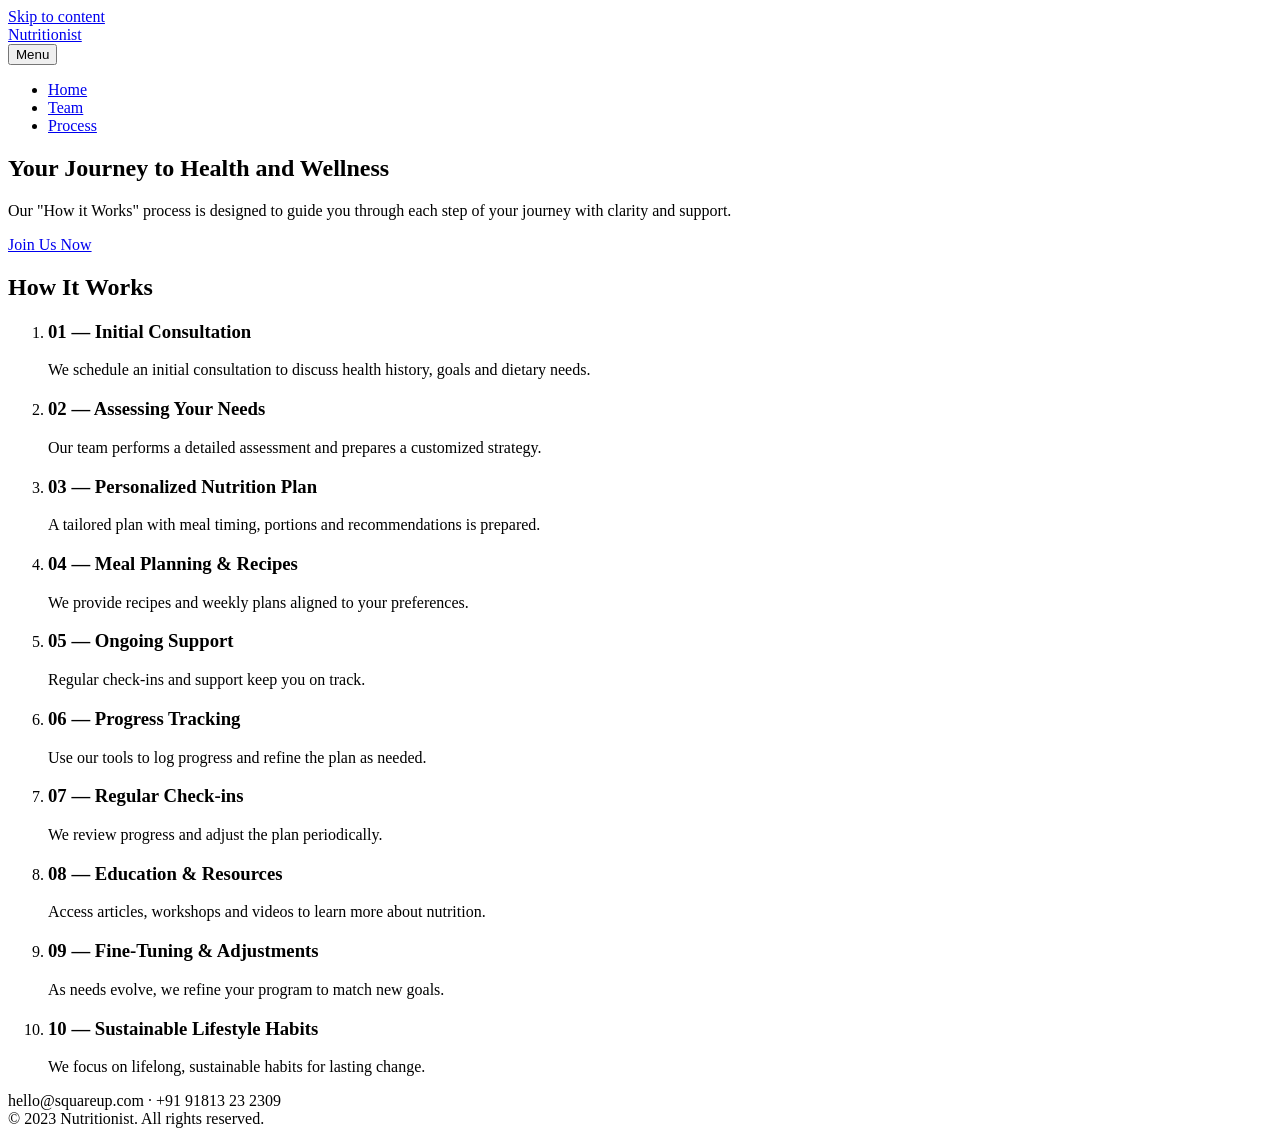
==== process.html @ a098e5ba "Add data-step attribute to initial consultation list item" ====
<!doctype html>
<html lang="en">
<head>
  <meta charset="utf-8" />
  <meta name="viewport" content="width=device-width,initial-scale=1" />
  <title>Nutritionist — How it Works</title>
  <link rel="stylesheet" href="styles.css">
</head>
<body>
  <a class="skip-link" href="#main">Skip to content</a>
  <header class="site-header">
    <div class="container header-inner">
      <div class="brand"><a href="index.html">Nutritionist</a></div>
      <nav aria-label="Main navigation">
        <button id="nav-toggle-process" aria-controls="primary-nav-process" aria-expanded="false">Menu</button>
        <ul id="primary-nav-process" class="nav-list">
          <li><a href="index.html">Home</a></li>
          <li><a href="team.html">Team</a></li>
          <li><a href="process.html" aria-current="page">Process</a></li>
        </ul>
      </nav>
    </div>
  </header>

  <main id="main" class="container">
    <section class="process-intro" aria-labelledby="process-heading">
      <h1 id="process-heading">Your Journey to Health and Wellness</h1>
      <p>Our "How it Works" process is designed to guide you through each step of your journey with clarity and support.</p>
      <a class="btn primary" href="#steps">Join Us Now</a>
    </section>

    <section id="steps" class="steps" aria-labelledby="steps-heading">
      <h2 id="steps-heading">How It Works</h2>
      <ol class="process-list">
        <li data-step="01">
          <h3>01 — Initial Consultation</h3>
          <p>We schedule an initial consultation to discuss health history, goals and dietary needs.</p>
        </li>
        <li>
          <h3>02 — Assessing Your Needs</h3>
          <p>Our team performs a detailed assessment and prepares a customized strategy.</p>
        </li>
        <li>
          <h3>03 — Personalized Nutrition Plan</h3>
          <p>A tailored plan with meal timing, portions and recommendations is prepared.</p>
        </li>
        <li>
          <h3>04 — Meal Planning & Recipes</h3>
          <p>We provide recipes and weekly plans aligned to your preferences.</p>
        </li>
        <li>
          <h3>05 — Ongoing Support</h3>
          <p>Regular check-ins and support keep you on track.</p>
        </li>
        <li>
          <h3>06 — Progress Tracking</h3>
          <p>Use our tools to log progress and refine the plan as needed.</p>
        </li>
        <li>
          <h3>07 — Regular Check-ins</h3>
          <p>We review progress and adjust the plan periodically.</p>
        </li>
        <li>
          <h3>08 — Education & Resources</h3>
          <p>Access articles, workshops and videos to learn more about nutrition.</p>
        </li>
        <li>
          <h3>09 — Fine-Tuning & Adjustments</h3>
          <p>As needs evolve, we refine your program to match new goals.</p>
        </li>
        <li>
          <h3>10 — Sustainable Lifestyle Habits</h3>
          <p>We focus on lifelong, sustainable habits for lasting change.</p>
        </li>
      </ol>
    </section>
  </main>

  <footer class="site-footer">
    <div class="container footer-inner">
      <div>hello@squareup.com · +91 91813 23 2309</div>
      <div>© 2023 Nutritionist. All rights reserved.</div>
    </div>
  </footer>

  <script>
    const navToggleProcess = document.getElementById('nav-toggle-process');
    const navProcess = document.getElementById('primary-nav-process');
    navToggleProcess.addEventListener('click', () => {
      const expanded = navToggleProcess.getAttribute('aria-expanded') === 'true';
      navToggleProcess.setAttribute('aria-expanded', String(!expanded));
      navProcess.classList.toggle('open');
    });
  </script>
</body>
</html>
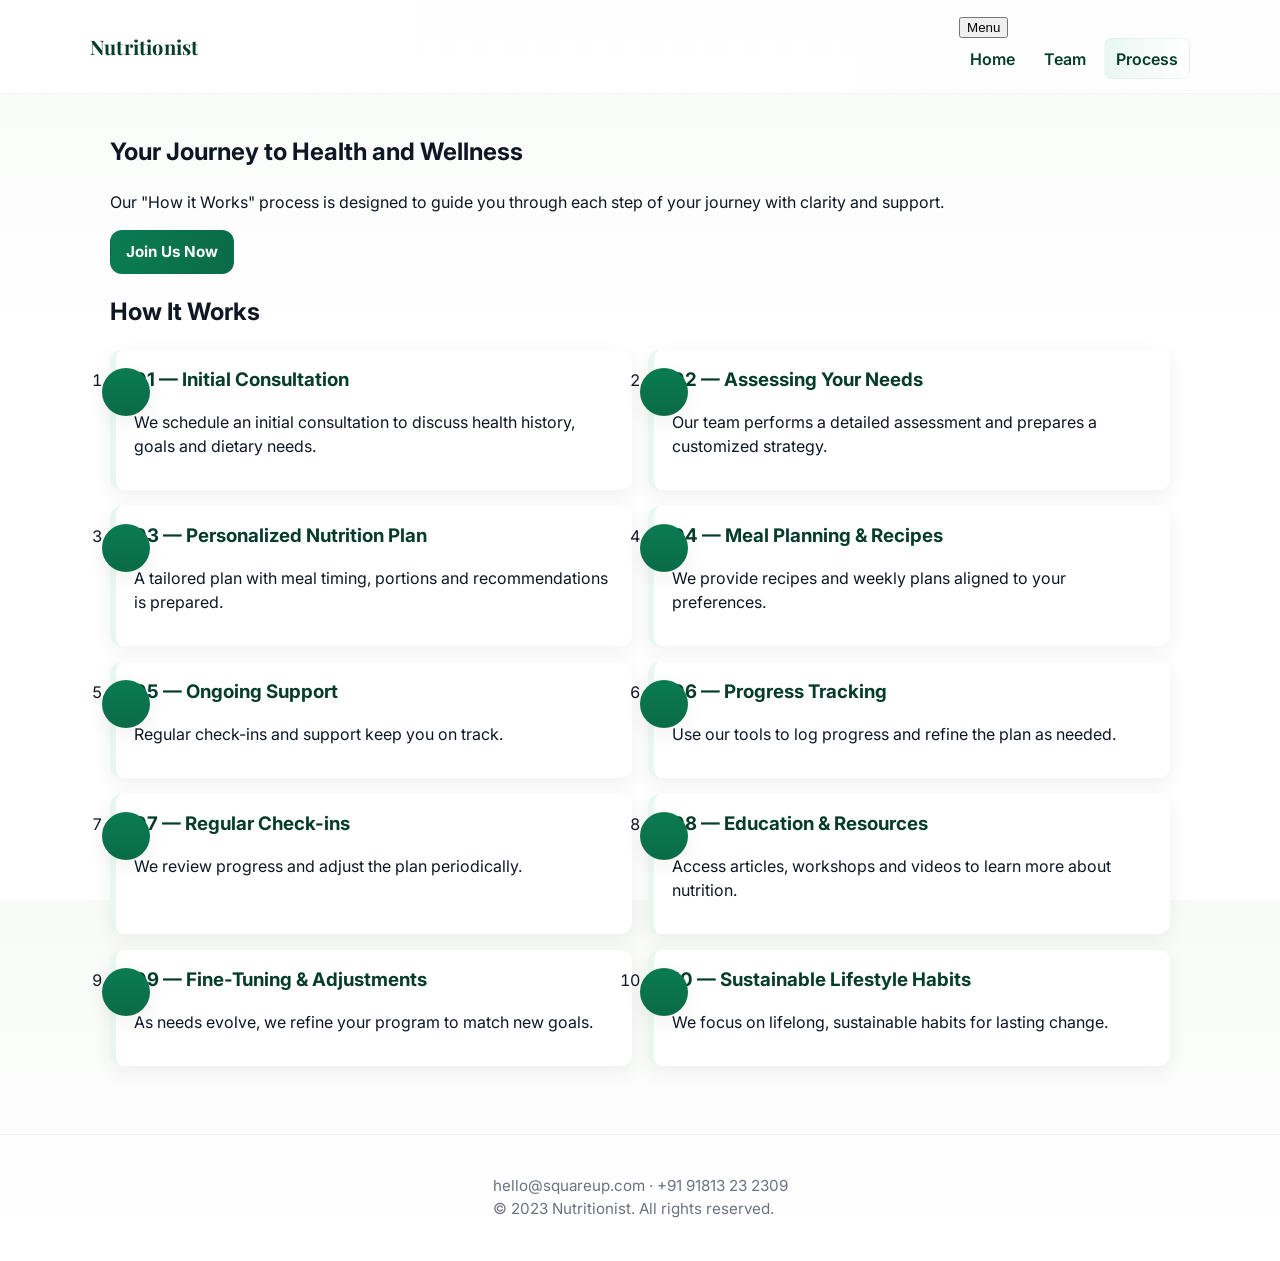
==== commit 90c4a7a7: "Update process.html" ====
--- a/process.html
+++ b/process.html
@@ -4,6 +4,9 @@
   <meta charset="utf-8" />
   <meta name="viewport" content="width=device-width,initial-scale=1" />
   <title>Nutritionist — How it Works</title>
+   <link rel="preconnect" href="https://fonts.googleapis.com">
+  <link rel="preconnect" href="https://fonts.gstatic.com" crossorigin>
+  <link href="https://fonts.googleapis.com/css2?family=Inter:wght@300;400;600;700&family=Playfair+Display:wght@400;700&display=swap" rel="stylesheet">
   <link rel="stylesheet" href="styles.css">
 </head>
 <body>
@@ -32,7 +35,7 @@
     <section id="steps" class="steps" aria-labelledby="steps-heading">
       <h2 id="steps-heading">How It Works</h2>
       <ol class="process-list">
-        <li data-step="01">
+        <li>
           <h3>01 — Initial Consultation</h3>
           <p>We schedule an initial consultation to discuss health history, goals and dietary needs.</p>
         </li>
--- a/styles.css
+++ b/styles.css
@@ -0,0 +1,213 @@
+/* styles.css - UPDATED (paste over existing file)
+   Purpose: add color, hierarchy, spacing, responsive polish,
+   accessible contrast, and two animations.
+   Fonts used: Inter (UI) + Playfair Display (display)
+*/
+
+/* -------------------- :root variables -------------------- */
+:root{
+  --bg: #f8fbf8;
+  --card: #ffffff;
+  --muted: #6b7280;
+  --accent: #0a7b52;      /* primary brand green */
+  --accent-600: #0a6b47;
+  --accent-100: #e9f7f1;
+  --accent-900: #063d2a;
+  --accent-cta: #f59e0b;  /* warm accent for subtle contrast */
+  --surface-1: #eef6ef;
+  --glass: rgba(255,255,255,0.6);
+  --shadow-1: 0 6px 20px rgba(8,20,16,0.06);
+  --shadow-2: 0 12px 34px rgba(8,20,16,0.09);
+  --max-width: 1100px;
+  --radius-lg: 14px;
+  --radius-md: 10px;
+}
+
+/* -------------------- basic reset & base -------------------- */
+*{box-sizing:border-box}
+html,body{height:100%}
+body{
+  margin:0;
+  background: linear-gradient(180deg, var(--bg), #ffffff 40%);
+  font-family: "Inter", system-ui, -apple-system, "Segoe UI", Roboto, Arial;
+  color: #0f1724;
+  -webkit-font-smoothing:antialiased;
+  -moz-osx-font-smoothing:grayscale;
+  line-height:1.5;
+  -webkit-text-size-adjust:100%;
+}
+
+/* container */
+.container{max-width:var(--max-width);margin:0 auto;padding:1.25rem}
+
+/* utility */
+.visually-hidden{position:absolute !important;height:1px;width:1px;overflow:hidden;clip:rect(1px,1px,1px,1px);white-space:nowrap}
+.skip-link{position:absolute;left:-999px;top:auto;width:1px;height:1px;overflow:hidden}
+.skip-link:focus{left:1rem;top:1rem;width:auto;height:auto;padding:.5rem .75rem;background:#111;color:#fff;border-radius:6px;z-index:9999}
+
+/* -------------------- header -------------------- */
+.site-header{
+  position:sticky;top:0;z-index:60;
+  backdrop-filter: blur(6px);
+  background: linear-gradient(90deg, rgba(255,255,255,0.85), rgba(255,255,255,0.7));
+  border-bottom: 1px solid rgba(10,20,15,0.04);
+}
+.header-inner{display:flex;align-items:center;justify-content:space-between;gap:1rem;padding:.9rem 0}
+.brand a{font-family:"Playfair Display",serif;color:var(--accent-900);font-size:1.25rem;text-decoration:none;font-weight:700;letter-spacing:0.2px}
+.brand a:focus{outline:3px solid rgba(10,123,82,0.12);border-radius:6px;padding:.1rem .25rem}
+
+/* nav */
+.nav-list{list-style:none;margin:0;padding:0;display:flex;align-items:center;gap:.4rem}
+.nav-list a{display:inline-block;padding:.45rem .7rem;color:var(--accent-900);text-decoration:none;border-radius:8px;font-weight:600}
+.nav-list a:hover, .nav-list a:focus{background:var(--accent-100);color:var(--accent-900);box-shadow:none;transform:none}
+.nav-list a[aria-current="page"]{background:linear-gradient(90deg,var(--accent-100),#fff);border:1px solid rgba(10,123,82,0.06)}
+
+/* mobile toggle */
+#nav-toggle{display:none;border:0;background:transparent;font-weight:600;padding:.45rem .6rem;border-radius:8px;cursor:pointer}
+#nav-toggle:focus{outline:3px solid rgba(10,123,82,0.12)}
+
+/* -------------------- hero -------------------- */
+.hero{
+  display:grid;
+  grid-template-columns: 1fr 480px;
+  gap:2rem;
+  align-items:center;
+  padding:2.6rem 0 3.25rem;
+  min-height:420px;
+}
+.hero-content h1{
+  font-family:"Playfair Display", serif;
+  font-size:2.05rem;
+  line-height:1.05;
+  margin:0 0 .6rem;
+  color:#072018;
+}
+.hero .lead{
+  color:var(--muted);
+  margin:0 0 1rem;
+  font-size:1rem;
+  max-width:56ch;
+}
+
+/* CTA group */
+.hero-ctas{display:flex;gap:.75rem;flex-wrap:wrap;margin:.6rem 0 0}
+.btn{
+  display:inline-flex;align-items:center;justify-content:center;gap:.5rem;
+  text-decoration:none;padding:.6rem .95rem;border-radius:12px;font-weight:700;
+  border:1px solid transparent;background:var(--card);cursor:pointer;color:var(--accent-900);
+  box-shadow:none;transition:transform .18s ease, box-shadow .18s ease, background .18s ease;
+  font-size:.95rem;
+}
+.btn:hover{transform:translateY(-4px);box-shadow:var(--shadow-1)}
+.btn.primary{background:linear-gradient(90deg,var(--accent),var(--accent-600));color:#fff}
+.btn.ghost{background:transparent;border:1px solid rgba(10,123,82,0.12);color:var(--accent-900)}
+.stat{margin-top:1rem;font-weight:700;color:var(--accent-600)}
+
+/* hero image area */
+.hero-image{display:flex;align-items:center;justify-content:center}
+.hero-image img{
+  width:100%;max-width:460px;border-radius:18px;box-shadow:var(--shadow-2);height:auto;object-fit:cover;
+  transition:transform .45s cubic-bezier(.2,.9,.3,1),filter .35s;
+  transform-origin:center center;
+  background:linear-gradient(180deg,var(--surface-1), #fff);
+}
+/* hover subtle lift (transition-based animation) */
+.hero-image img:hover{transform:translateY(-8px) rotate(-.5deg) scale(1.01);filter:brightness(1.02)}
+
+/* -------------------- grids & cards -------------------- */
+.grid{display:grid;gap:1rem}
+.features-grid{grid-template-columns:repeat(2,1fr);margin:1.2rem 0}
+.feature-card{background:var(--card);padding:1.15rem;border-radius:12px;border:1px solid rgba(6,13,8,0.04);box-shadow:var(--shadow-1)}
+.feature-card h3{margin:.2rem 0 .4rem;color:var(--accent-900)}
+
+/* pricing */
+.pricing-grid{display:grid;grid-template-columns:repeat(3,1fr);gap:1rem;margin:1.25rem 0}
+.price-card{background:linear-gradient(180deg,var(--card),#fbfffb);padding:1.1rem;border-radius:12px;border:1px solid rgba(10,20,15,0.03);text-align:center}
+.price-card .price{font-weight:800;font-size:1.2rem;color:var(--accent-600)}
+
+/* featured */
+.price-card.featured{transform:translateY(-8px);box-shadow:var(--shadow-2);border:1px solid rgba(10,123,82,0.12)}
+
+/* -------------------- team -------------------- */
+.team-members{display:grid;grid-template-columns:repeat(4,1fr);gap:1rem;margin:1.1rem 0}
+.person-card{
+  background:linear-gradient(180deg,#fff,#fcfff9);padding:1rem;border-radius:12px;border:1px solid rgba(10,20,15,0.03);
+  text-align:center;overflow:hidden;position:relative;cursor:default;
+  transition:transform .28s cubic-bezier(.2,.8,.2,1),box-shadow .28s;
+}
+.person-card:hover{transform:translateY(-8px);box-shadow:var(--shadow-2)}
+.person-card img{width:100%;height:200px;object-fit:cover;border-radius:10px;margin-bottom:.7rem}
+.person-card h3{margin:.25rem 0 .15rem;font-size:1.05rem}
+.person-card .role{color:var(--muted);font-weight:600;margin:0 0 .6rem}
+
+/* subtle entrance animation using keyframes */
+@keyframes floatUp {
+  0% { transform: translateY(12px); opacity:0; }
+  100% { transform: translateY(0); opacity:1; }
+}
+.person-card{animation: floatUp .6s ease both}
+
+/* -------------------- process / timeline -------------------- */
+.process-list{display:grid;grid-template-columns:repeat(2,1fr);gap:1rem;margin:1rem 0;padding:0}
+.process-list li{
+  background:var(--card);padding:1rem 1.1rem;border-radius:12px;border-left:6px solid var(--accent-100);
+  position:relative;box-shadow:var(--shadow-1);
+}
+.process-list li h3{margin:0 0 .3rem;color:var(--accent-900);font-weight:700}
+.process-list li::before{
+  content:attr(data-step);
+  position:absolute;left:-.9rem;top:18px;width:48px;height:48px;border-radius:50%;
+  display:flex;align-items:center;justify-content:center;background:linear-gradient(180deg,var(--accent),var(--accent-600));
+  color:#fff;font-weight:800;box-shadow:var(--shadow-1);font-size:.95rem;
+}
+
+/* small-UI blog */
+.blog-list{list-style:none;padding:0;margin:0}
+.blog-list li{padding:.5rem 0;border-bottom:1px dashed rgba(10,20,15,0.03);color:var(--muted)}
+
+/* -------------------- footer -------------------- */
+.site-footer{padding:1.25rem 0;margin-top:2rem;border-top:1px solid rgba(10,20,15,0.04);color:var(--muted);font-size:.95rem;display:flex;justify-content:space-between;gap:1rem;flex-wrap:wrap}
+.site-footer a{color:var(--accent-600);text-decoration:none}
+
+/* -------------------- responsive -------------------- */
+@media (max-width: 1000px){
+  .hero{grid-template-columns:1fr 360px;padding:2rem 0}
+  .team-members{grid-template-columns:repeat(3,1fr)}
+  .features-grid{grid-template-columns:1fr 1fr}
+  .pricing-grid{grid-template-columns:repeat(2,1fr)}
+  .process-list{grid-template-columns:1fr}
+}
+
+/* collapse to single column on small screens */
+@media (max-width: 720px){
+  .container{padding:.9rem}
+  .hero{grid-template-columns:1fr;gap:1rem;min-height:auto;padding:1.2rem 0}
+  .hero-content h1{font-size:1.5rem}
+  .hero-image{order:-1} /* show image above for mobile */
+  .features-grid{grid-template-columns:1fr}
+  .team-members{grid-template-columns:repeat(2,1fr)}
+  .pricing-grid{grid-template-columns:1fr}
+  #nav-toggle{display:inline-block}
+  .nav-list{display:none;position:absolute;right:1rem;top:64px;background:linear-gradient(180deg,#fff,#fbfff8);border:1px solid rgba(10,20,15,0.04);padding:.85rem;border-radius:12px;box-shadow:var(--shadow-2)}
+  .nav-list.open{display:flex;flex-direction:column;gap:.5rem;min-width:180px}
+  .person-card img{height:180px}
+}
+
+/* very small screens */
+@media (max-width:420px){
+  .person-card img{height:160px}
+  .hero-content h1{font-size:1.25rem}
+  .brand a{font-size:1.05rem}
+}
+
+/* -------------------- accessibility checklist comments -------------------- */
+/*
+ - Color choices use strong contrast for body text and white-on-accent CTAs.
+ - Buttons have large hit areas and visible focus outlines (via :focus on anchors & buttons).
+ - The timeline uses pseudo-element numbers for clear reading order; ensure each <li> has data-step attribute like data-step="01".
+ - Images: maintain good alt text in HTML. Use srcset (your existing code) to serve responsive images.
+ - Nav toggle is simple; keep the small JS that toggles 'open' and aria-expanded on the button (already wired in your HTML).
+*/
+
+/* -------------------- small helpers (optional) -------------------- */
+.center{display:flex;align-items:center;justify-content:center}
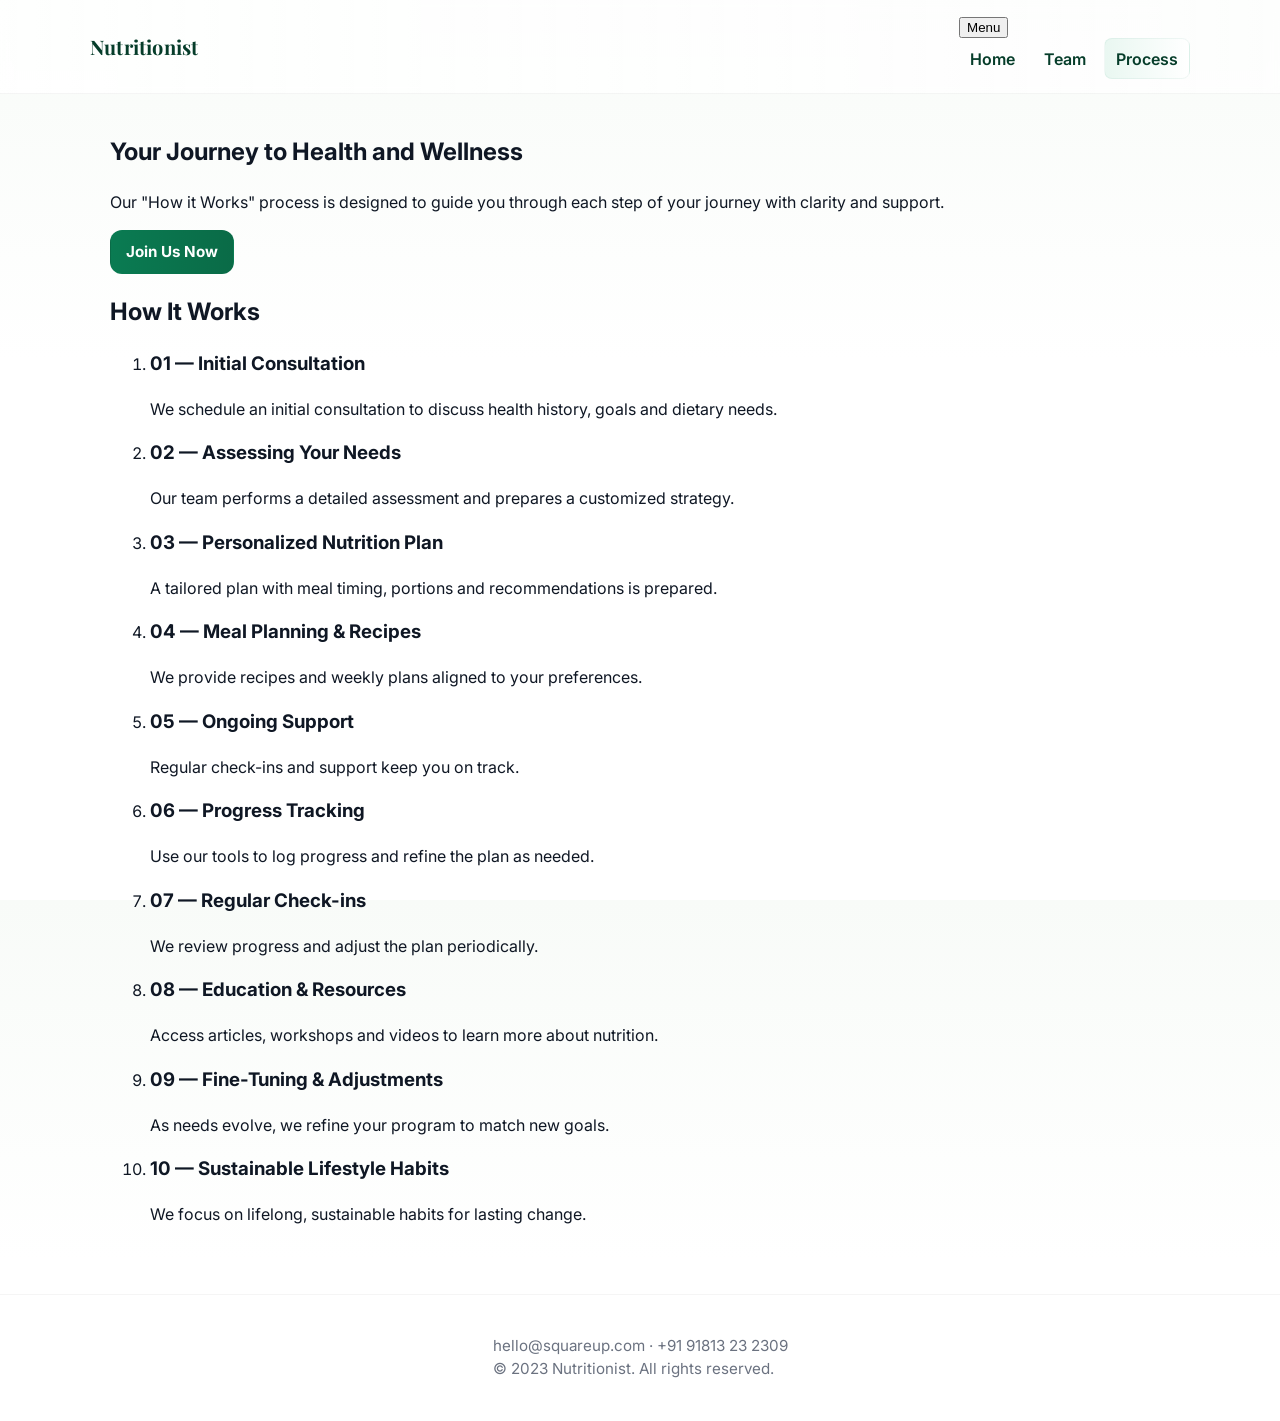
==== commit 8da6033c: "Update process.html" ====
--- a/process.html
+++ b/process.html
@@ -34,7 +34,7 @@
 
     <section id="steps" class="steps" aria-labelledby="steps-heading">
       <h2 id="steps-heading">How It Works</h2>
-      <ol class="process-list">
+      <ol>
         <li>
           <h3>01 — Initial Consultation</h3>
           <p>We schedule an initial consultation to discuss health history, goals and dietary needs.</p>
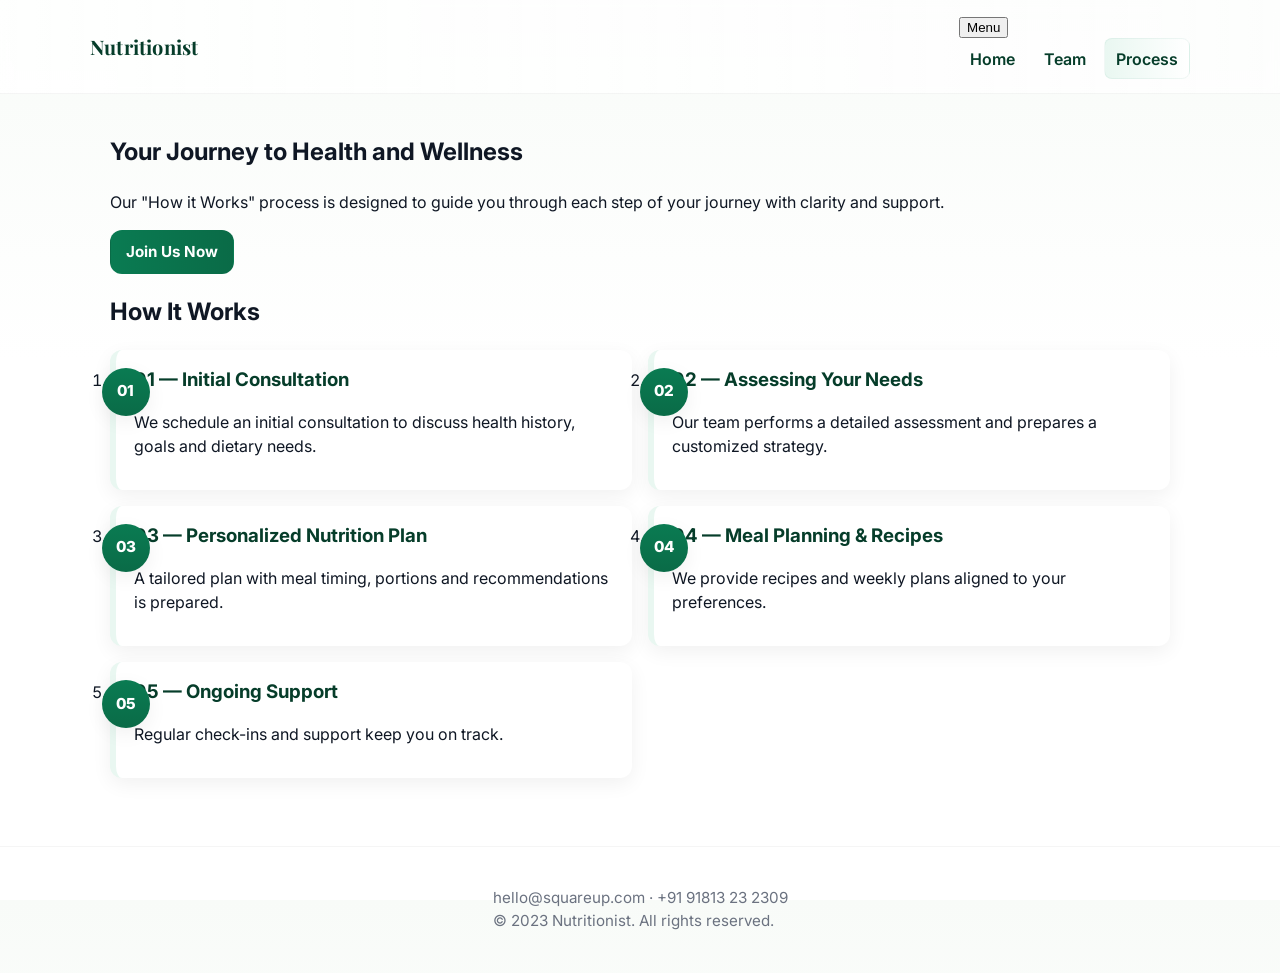
==== commit e1e90c4e: "Refactor steps section for improved structure" ====
--- a/process.html
+++ b/process.html
@@ -33,50 +33,37 @@
     </section>
 
     <section id="steps" class="steps" aria-labelledby="steps-heading">
-      <h2 id="steps-heading">How It Works</h2>
-      <ol>
-        <li>
-          <h3>01 — Initial Consultation</h3>
-          <p>We schedule an initial consultation to discuss health history, goals and dietary needs.</p>
-        </li>
-        <li>
-          <h3>02 — Assessing Your Needs</h3>
-          <p>Our team performs a detailed assessment and prepares a customized strategy.</p>
-        </li>
-        <li>
-          <h3>03 — Personalized Nutrition Plan</h3>
-          <p>A tailored plan with meal timing, portions and recommendations is prepared.</p>
-        </li>
-        <li>
-          <h3>04 — Meal Planning & Recipes</h3>
-          <p>We provide recipes and weekly plans aligned to your preferences.</p>
-        </li>
-        <li>
-          <h3>05 — Ongoing Support</h3>
-          <p>Regular check-ins and support keep you on track.</p>
-        </li>
-        <li>
-          <h3>06 — Progress Tracking</h3>
-          <p>Use our tools to log progress and refine the plan as needed.</p>
-        </li>
-        <li>
-          <h3>07 — Regular Check-ins</h3>
-          <p>We review progress and adjust the plan periodically.</p>
-        </li>
-        <li>
-          <h3>08 — Education & Resources</h3>
-          <p>Access articles, workshops and videos to learn more about nutrition.</p>
-        </li>
-        <li>
-          <h3>09 — Fine-Tuning & Adjustments</h3>
-          <p>As needs evolve, we refine your program to match new goals.</p>
-        </li>
-        <li>
-          <h3>10 — Sustainable Lifestyle Habits</h3>
-          <p>We focus on lifelong, sustainable habits for lasting change.</p>
-        </li>
-      </ol>
-    </section>
+  <h2 id="steps-heading">How It Works</h2>
+  <ol class="process-list" role="list">
+    <li data-step="01">
+      <h3>01 — Initial Consultation</h3>
+      <p>We schedule an initial consultation to discuss health history, goals and dietary needs.</p>
+    </li>
+
+    <li data-step="02">
+      <h3>02 — Assessing Your Needs</h3>
+      <p>Our team performs a detailed assessment and prepares a customized strategy.</p>
+    </li>
+
+    <li data-step="03">
+      <h3>03 — Personalized Nutrition Plan</h3>
+      <p>A tailored plan with meal timing, portions and recommendations is prepared.</p>
+    </li>
+
+    <!-- continue for each step -->
+    <li data-step="04">
+      <h3>04 — Meal Planning & Recipes</h3>
+      <p>We provide recipes and weekly plans aligned to your preferences.</p>
+    </li>
+
+    <li data-step="05">
+      <h3>05 — Ongoing Support</h3>
+      <p>Regular check-ins and support keep you on track.</p>
+    </li>
+    <!-- etc. -->
+  </ol>
+</section>
+
   </main>
 
   <footer class="site-footer">
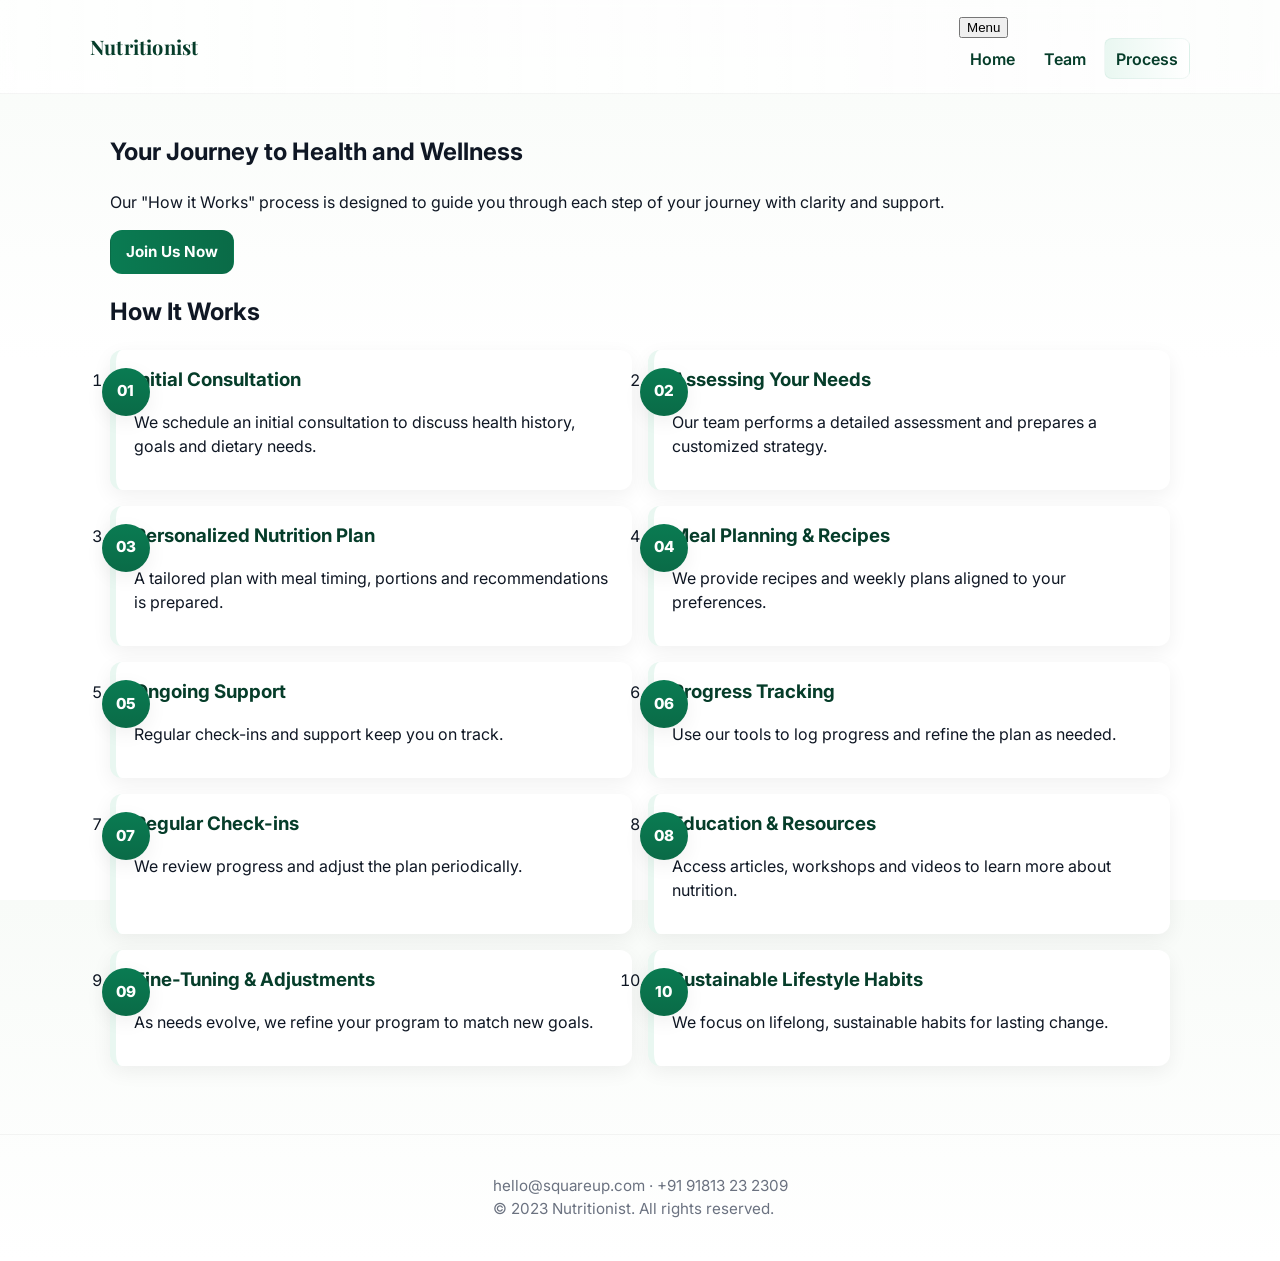
==== commit 01276b07: "Update process.html" ====
--- a/process.html
+++ b/process.html
@@ -36,31 +36,50 @@
   <h2 id="steps-heading">How It Works</h2>
   <ol class="process-list" role="list">
     <li data-step="01">
-      <h3>01 — Initial Consultation</h3>
+      <h3>Initial Consultation</h3>
       <p>We schedule an initial consultation to discuss health history, goals and dietary needs.</p>
     </li>
 
     <li data-step="02">
-      <h3>02 — Assessing Your Needs</h3>
+      <h3>Assessing Your Needs</h3>
       <p>Our team performs a detailed assessment and prepares a customized strategy.</p>
     </li>
 
     <li data-step="03">
-      <h3>03 — Personalized Nutrition Plan</h3>
+      <h3>Personalized Nutrition Plan</h3>
       <p>A tailored plan with meal timing, portions and recommendations is prepared.</p>
     </li>
 
     <!-- continue for each step -->
     <li data-step="04">
-      <h3>04 — Meal Planning & Recipes</h3>
+      <h3>Meal Planning & Recipes</h3>
       <p>We provide recipes and weekly plans aligned to your preferences.</p>
     </li>
 
     <li data-step="05">
-      <h3>05 — Ongoing Support</h3>
+      <h3>Ongoing Support</h3>
       <p>Regular check-ins and support keep you on track.</p>
     </li>
-    <!-- etc. -->
+    <li data-step="06">
+          <h3>Progress Tracking</h3>
+          <p>Use our tools to log progress and refine the plan as needed.</p>
+        </li>
+        <li data-step="07">
+          <h3>Regular Check-ins</h3>
+          <p>We review progress and adjust the plan periodically.</p>
+        </li>
+        <li data-step="08">
+          <h3>Education & Resources</h3>
+          <p>Access articles, workshops and videos to learn more about nutrition.</p>
+        </li>
+        <li data-step="09">
+          <h3>Fine-Tuning & Adjustments</h3>
+          <p>As needs evolve, we refine your program to match new goals.</p>
+        </li>
+        <li data-step="10">
+          <h3>Sustainable Lifestyle Habits</h3>
+          <p>We focus on lifelong, sustainable habits for lasting change.</p>
+        </li>
   </ol>
 </section>
 
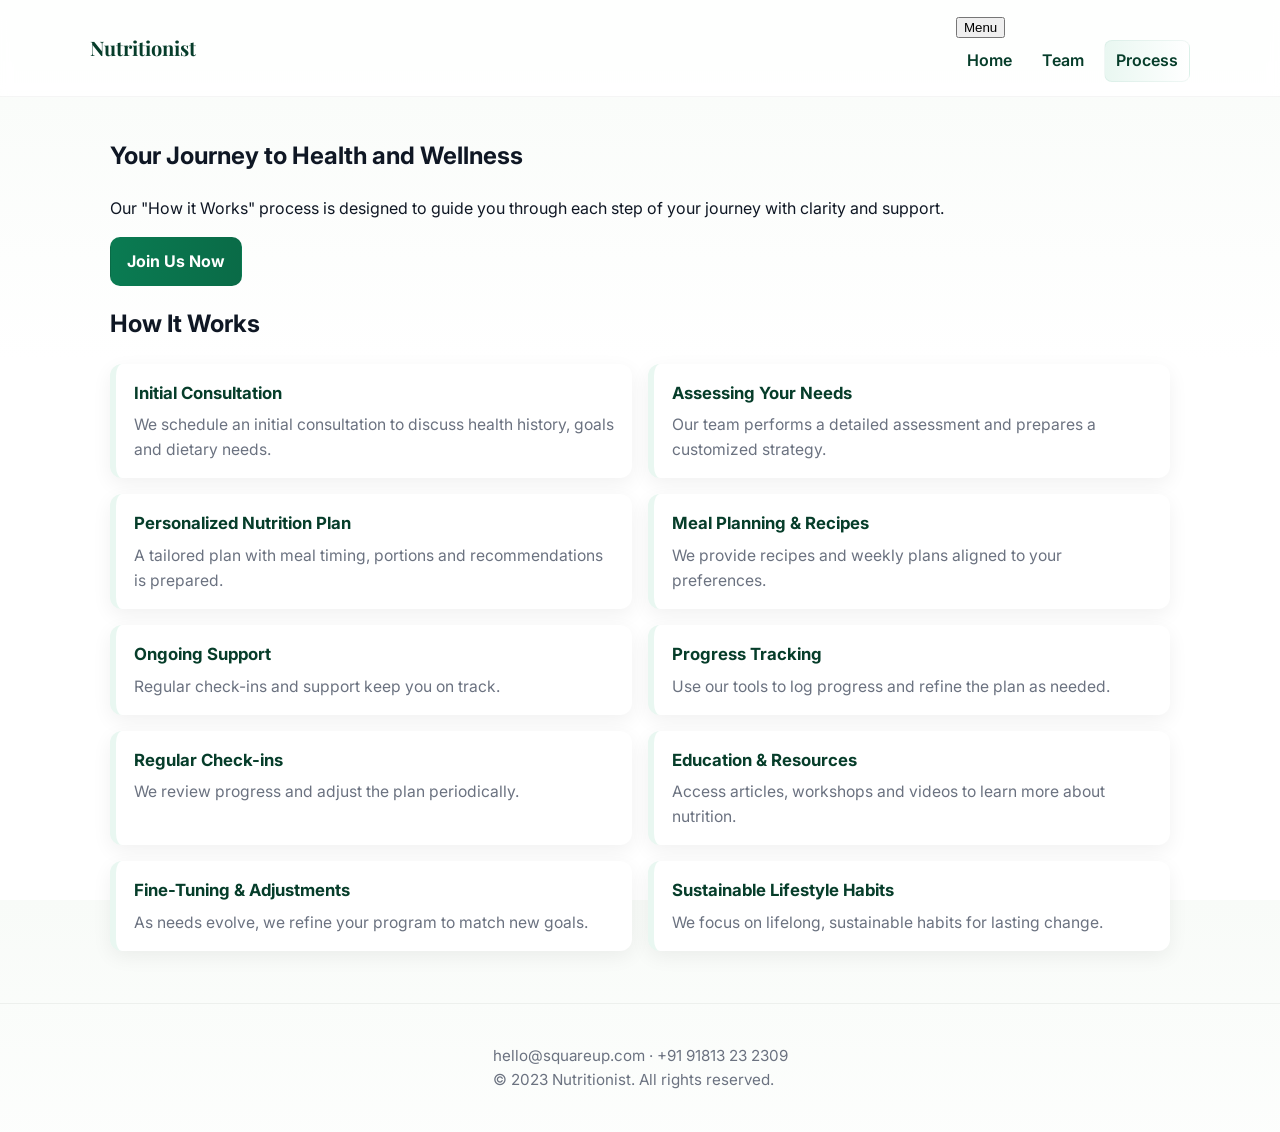
==== commit 0d8500c8: "Update process.html" ====
--- a/process.html
+++ b/process.html
@@ -4,13 +4,17 @@
   <meta charset="utf-8" />
   <meta name="viewport" content="width=device-width,initial-scale=1" />
   <title>Nutritionist — How it Works</title>
-   <link rel="preconnect" href="https://fonts.googleapis.com">
+
+  <!-- font snippet (paste into your other pages too) -->
+  <link rel="preconnect" href="https://fonts.googleapis.com">
   <link rel="preconnect" href="https://fonts.gstatic.com" crossorigin>
   <link href="https://fonts.googleapis.com/css2?family=Inter:wght@300;400;600;700&family=Playfair+Display:wght@400;700&display=swap" rel="stylesheet">
+
   <link rel="stylesheet" href="styles.css">
 </head>
 <body>
   <a class="skip-link" href="#main">Skip to content</a>
+
   <header class="site-header">
     <div class="container header-inner">
       <div class="brand"><a href="index.html">Nutritionist</a></div>
@@ -33,56 +37,61 @@
     </section>
 
     <section id="steps" class="steps" aria-labelledby="steps-heading">
-  <h2 id="steps-heading">How It Works</h2>
-  <ol class="process-list" role="list">
-    <li data-step="01">
-      <h3>Initial Consultation</h3>
-      <p>We schedule an initial consultation to discuss health history, goals and dietary needs.</p>
-    </li>
+      <h2 id="steps-heading">How It Works</h2>
 
-    <li data-step="02">
-      <h3>Assessing Your Needs</h3>
-      <p>Our team performs a detailed assessment and prepares a customized strategy.</p>
-    </li>
+      <!-- Ordered list visually removed markers — using plain cards -->
+      <ol class="process-list" role="list">
+        <li>
+          <h3>Initial Consultation</h3>
+          <p>We schedule an initial consultation to discuss health history, goals and dietary needs.</p>
+        </li>
 
-    <li data-step="03">
-      <h3>Personalized Nutrition Plan</h3>
-      <p>A tailored plan with meal timing, portions and recommendations is prepared.</p>
-    </li>
+        <li>
+          <h3>Assessing Your Needs</h3>
+          <p>Our team performs a detailed assessment and prepares a customized strategy.</p>
+        </li>
 
-    <!-- continue for each step -->
-    <li data-step="04">
-      <h3>Meal Planning & Recipes</h3>
-      <p>We provide recipes and weekly plans aligned to your preferences.</p>
-    </li>
+        <li>
+          <h3>Personalized Nutrition Plan</h3>
+          <p>A tailored plan with meal timing, portions and recommendations is prepared.</p>
+        </li>
 
-    <li data-step="05">
-      <h3>Ongoing Support</h3>
-      <p>Regular check-ins and support keep you on track.</p>
-    </li>
-    <li data-step="06">
+        <li>
+          <h3>Meal Planning & Recipes</h3>
+          <p>We provide recipes and weekly plans aligned to your preferences.</p>
+        </li>
+
+        <li>
+          <h3>Ongoing Support</h3>
+          <p>Regular check-ins and support keep you on track.</p>
+        </li>
+
+        <li>
           <h3>Progress Tracking</h3>
           <p>Use our tools to log progress and refine the plan as needed.</p>
         </li>
-        <li data-step="07">
+
+        <li>
           <h3>Regular Check-ins</h3>
           <p>We review progress and adjust the plan periodically.</p>
         </li>
-        <li data-step="08">
+
+        <li>
           <h3>Education & Resources</h3>
           <p>Access articles, workshops and videos to learn more about nutrition.</p>
         </li>
-        <li data-step="09">
+
+        <li>
           <h3>Fine-Tuning & Adjustments</h3>
           <p>As needs evolve, we refine your program to match new goals.</p>
         </li>
-        <li data-step="10">
+
+        <li>
           <h3>Sustainable Lifestyle Habits</h3>
           <p>We focus on lifelong, sustainable habits for lasting change.</p>
         </li>
-  </ol>
-</section>
-
+      </ol>
+    </section>
   </main>
 
   <footer class="site-footer">
--- a/styles.css
+++ b/styles.css
@@ -1,213 +1,354 @@
-/* styles.css - UPDATED (paste over existing file)
-   Purpose: add color, hierarchy, spacing, responsive polish,
-   accessible contrast, and two animations.
-   Fonts used: Inter (UI) + Playfair Display (display)
-*/
-
-/* -------------------- :root variables -------------------- */
-:root{
+/* ===========================================================
+   styles.css  (Nutritionist Website — Final Version)
+   Description: Responsive styling for 3-page Nutritionist website
+   Based on Figma mockup by Praha (https://www.figma.com/community/file/1295130769939712364)
+   =========================================================== */
+
+
+/* ---------- Root Variables ---------- */
+:root {
   --bg: #f8fbf8;
   --card: #ffffff;
   --muted: #6b7280;
-  --accent: #0a7b52;      /* primary brand green */
+  --accent: #0a7b52;      /* Primary brand green */
   --accent-600: #0a6b47;
   --accent-100: #e9f7f1;
   --accent-900: #063d2a;
-  --accent-cta: #f59e0b;  /* warm accent for subtle contrast */
+  --accent-cta: #f59e0b;  /* Warm accent */
   --surface-1: #eef6ef;
-  --glass: rgba(255,255,255,0.6);
-  --shadow-1: 0 6px 20px rgba(8,20,16,0.06);
-  --shadow-2: 0 12px 34px rgba(8,20,16,0.09);
+  --shadow-1: 0 6px 20px rgba(8, 20, 16, 0.06);
+  --shadow-2: 0 12px 34px rgba(8, 20, 16, 0.09);
   --max-width: 1100px;
   --radius-lg: 14px;
   --radius-md: 10px;
 }
 
-/* -------------------- basic reset & base -------------------- */
-*{box-sizing:border-box}
-html,body{height:100%}
-body{
-  margin:0;
+/* ---------- Reset and Base ---------- */
+* { box-sizing: border-box; }
+html, body { height: 100%; }
+body {
+  margin: 0;
   background: linear-gradient(180deg, var(--bg), #ffffff 40%);
   font-family: "Inter", system-ui, -apple-system, "Segoe UI", Roboto, Arial;
   color: #0f1724;
-  -webkit-font-smoothing:antialiased;
-  -moz-osx-font-smoothing:grayscale;
-  line-height:1.5;
-  -webkit-text-size-adjust:100%;
-}
-
-/* container */
-.container{max-width:var(--max-width);margin:0 auto;padding:1.25rem}
-
-/* utility */
-.visually-hidden{position:absolute !important;height:1px;width:1px;overflow:hidden;clip:rect(1px,1px,1px,1px);white-space:nowrap}
-.skip-link{position:absolute;left:-999px;top:auto;width:1px;height:1px;overflow:hidden}
-.skip-link:focus{left:1rem;top:1rem;width:auto;height:auto;padding:.5rem .75rem;background:#111;color:#fff;border-radius:6px;z-index:9999}
-
-/* -------------------- header -------------------- */
-.site-header{
-  position:sticky;top:0;z-index:60;
+  line-height: 1.6;
+  -webkit-font-smoothing: antialiased;
+}
+
+.container {
+  max-width: var(--max-width);
+  margin: 0 auto;
+  padding: 1.25rem;
+}
+
+.visually-hidden {
+  position: absolute !important;
+  height: 1px;
+  width: 1px;
+  overflow: hidden;
+  clip: rect(1px, 1px, 1px, 1px);
+  white-space: nowrap;
+}
+
+.skip-link {
+  position: absolute;
+  left: -999px;
+  top: auto;
+  width: 1px;
+  height: 1px;
+  overflow: hidden;
+}
+.skip-link:focus {
+  left: 1rem;
+  top: 1rem;
+  background: #000;
+  color: #fff;
+  padding: .5rem .75rem;
+  border-radius: 6px;
+  z-index: 1000;
+}
+
+/* ---------- Header / Navigation ---------- */
+.site-header {
+  position: sticky;
+  top: 0;
+  z-index: 50;
   backdrop-filter: blur(6px);
-  background: linear-gradient(90deg, rgba(255,255,255,0.85), rgba(255,255,255,0.7));
-  border-bottom: 1px solid rgba(10,20,15,0.04);
-}
-.header-inner{display:flex;align-items:center;justify-content:space-between;gap:1rem;padding:.9rem 0}
-.brand a{font-family:"Playfair Display",serif;color:var(--accent-900);font-size:1.25rem;text-decoration:none;font-weight:700;letter-spacing:0.2px}
-.brand a:focus{outline:3px solid rgba(10,123,82,0.12);border-radius:6px;padding:.1rem .25rem}
-
-/* nav */
-.nav-list{list-style:none;margin:0;padding:0;display:flex;align-items:center;gap:.4rem}
-.nav-list a{display:inline-block;padding:.45rem .7rem;color:var(--accent-900);text-decoration:none;border-radius:8px;font-weight:600}
-.nav-list a:hover, .nav-list a:focus{background:var(--accent-100);color:var(--accent-900);box-shadow:none;transform:none}
-.nav-list a[aria-current="page"]{background:linear-gradient(90deg,var(--accent-100),#fff);border:1px solid rgba(10,123,82,0.06)}
-
-/* mobile toggle */
-#nav-toggle{display:none;border:0;background:transparent;font-weight:600;padding:.45rem .6rem;border-radius:8px;cursor:pointer}
-#nav-toggle:focus{outline:3px solid rgba(10,123,82,0.12)}
-
-/* -------------------- hero -------------------- */
-.hero{
-  display:grid;
+  background: rgba(255, 255, 255, 0.85);
+  border-bottom: 1px solid rgba(10, 20, 15, 0.04);
+}
+.header-inner {
+  display: flex;
+  align-items: center;
+  justify-content: space-between;
+  padding: .9rem 0;
+}
+.brand a {
+  font-family: "Playfair Display", serif;
+  color: var(--accent-900);
+  font-size: 1.25rem;
+  text-decoration: none;
+  font-weight: 700;
+}
+
+.nav-list {
+  list-style: none;
+  display: flex;
+  align-items: center;
+  gap: .5rem;
+  margin: 0;
+  padding: 0;
+}
+.nav-list a {
+  display: inline-block;
+  padding: .45rem .7rem;
+  color: var(--accent-900);
+  text-decoration: none;
+  font-weight: 600;
+  border-radius: 8px;
+}
+.nav-list a:hover,
+.nav-list a:focus {
+  background: var(--accent-100);
+  color: var(--accent-900);
+}
+.nav-list a[aria-current="page"] {
+  background: linear-gradient(90deg, var(--accent-100), #fff);
+  border: 1px solid rgba(10, 123, 82, 0.06);
+}
+
+/* Mobile nav toggle */
+#nav-toggle {
+  display: none;
+  border: none;
+  background: transparent;
+  font-weight: 600;
+  cursor: pointer;
+  padding: .5rem .75rem;
+  border-radius: 8px;
+}
+
+/* ---------- Hero Section (kept in CSS for whole site) ---------- */
+.hero {
+  display: grid;
   grid-template-columns: 1fr 480px;
-  gap:2rem;
-  align-items:center;
-  padding:2.6rem 0 3.25rem;
-  min-height:420px;
-}
-.hero-content h1{
-  font-family:"Playfair Display", serif;
-  font-size:2.05rem;
-  line-height:1.05;
-  margin:0 0 .6rem;
-  color:#072018;
-}
-.hero .lead{
-  color:var(--muted);
-  margin:0 0 1rem;
-  font-size:1rem;
-  max-width:56ch;
-}
-
-/* CTA group */
-.hero-ctas{display:flex;gap:.75rem;flex-wrap:wrap;margin:.6rem 0 0}
-.btn{
-  display:inline-flex;align-items:center;justify-content:center;gap:.5rem;
-  text-decoration:none;padding:.6rem .95rem;border-radius:12px;font-weight:700;
-  border:1px solid transparent;background:var(--card);cursor:pointer;color:var(--accent-900);
-  box-shadow:none;transition:transform .18s ease, box-shadow .18s ease, background .18s ease;
-  font-size:.95rem;
-}
-.btn:hover{transform:translateY(-4px);box-shadow:var(--shadow-1)}
-.btn.primary{background:linear-gradient(90deg,var(--accent),var(--accent-600));color:#fff}
-.btn.ghost{background:transparent;border:1px solid rgba(10,123,82,0.12);color:var(--accent-900)}
-.stat{margin-top:1rem;font-weight:700;color:var(--accent-600)}
-
-/* hero image area */
-.hero-image{display:flex;align-items:center;justify-content:center}
-.hero-image img{
-  width:100%;max-width:460px;border-radius:18px;box-shadow:var(--shadow-2);height:auto;object-fit:cover;
-  transition:transform .45s cubic-bezier(.2,.9,.3,1),filter .35s;
-  transform-origin:center center;
-  background:linear-gradient(180deg,var(--surface-1), #fff);
-}
-/* hover subtle lift (transition-based animation) */
-.hero-image img:hover{transform:translateY(-8px) rotate(-.5deg) scale(1.01);filter:brightness(1.02)}
-
-/* -------------------- grids & cards -------------------- */
-.grid{display:grid;gap:1rem}
-.features-grid{grid-template-columns:repeat(2,1fr);margin:1.2rem 0}
-.feature-card{background:var(--card);padding:1.15rem;border-radius:12px;border:1px solid rgba(6,13,8,0.04);box-shadow:var(--shadow-1)}
-.feature-card h3{margin:.2rem 0 .4rem;color:var(--accent-900)}
-
-/* pricing */
-.pricing-grid{display:grid;grid-template-columns:repeat(3,1fr);gap:1rem;margin:1.25rem 0}
-.price-card{background:linear-gradient(180deg,var(--card),#fbfffb);padding:1.1rem;border-radius:12px;border:1px solid rgba(10,20,15,0.03);text-align:center}
-.price-card .price{font-weight:800;font-size:1.2rem;color:var(--accent-600)}
-
-/* featured */
-.price-card.featured{transform:translateY(-8px);box-shadow:var(--shadow-2);border:1px solid rgba(10,123,82,0.12)}
-
-/* -------------------- team -------------------- */
-.team-members{display:grid;grid-template-columns:repeat(4,1fr);gap:1rem;margin:1.1rem 0}
-.person-card{
-  background:linear-gradient(180deg,#fff,#fcfff9);padding:1rem;border-radius:12px;border:1px solid rgba(10,20,15,0.03);
-  text-align:center;overflow:hidden;position:relative;cursor:default;
-  transition:transform .28s cubic-bezier(.2,.8,.2,1),box-shadow .28s;
-}
-.person-card:hover{transform:translateY(-8px);box-shadow:var(--shadow-2)}
-.person-card img{width:100%;height:200px;object-fit:cover;border-radius:10px;margin-bottom:.7rem}
-.person-card h3{margin:.25rem 0 .15rem;font-size:1.05rem}
-.person-card .role{color:var(--muted);font-weight:600;margin:0 0 .6rem}
-
-/* subtle entrance animation using keyframes */
+  gap: 2rem;
+  align-items: center;
+  padding: 2.6rem 0 3.25rem;
+}
+.hero-content h1 {
+  font-family: "Playfair Display", serif;
+  font-size: 2.05rem;
+  line-height: 1.2;
+  margin: 0 0 .6rem;
+  color: #072018;
+}
+.hero .lead {
+  color: var(--muted);
+  max-width: 56ch;
+}
+.hero-ctas {
+  display: flex;
+  gap: .75rem;
+  flex-wrap: wrap;
+  margin-top: .8rem;
+}
+.btn {
+  display: inline-flex;
+  align-items: center;
+  justify-content: center;
+  padding: .65rem 1rem;
+  border-radius: 10px;
+  font-weight: 700;
+  border: 1px solid transparent;
+  background: #fff;
+  color: var(--accent-900);
+  cursor: pointer;
+  text-decoration: none;
+  transition: transform .18s ease, box-shadow .18s ease, background .18s ease;
+}
+.btn:hover { transform: translateY(-3px); box-shadow: var(--shadow-1); }
+.btn.primary { background: linear-gradient(90deg, var(--accent), var(--accent-600)); color: #fff; }
+.btn.ghost { border: 1px solid var(--accent-600); color: var(--accent-900); }
+
+.hero-image {
+  display: flex;
+  justify-content: center;
+  align-items: center;
+}
+.hero-image img {
+  width: 100%;
+  max-width: 460px;
+  border-radius: 18px;
+  box-shadow: var(--shadow-2);
+  transition: transform .4s ease;
+}
+.hero-image img:hover {
+  transform: translateY(-6px) scale(1.02);
+}
+
+/* ---------- Features Section ---------- */
+.features-grid {
+  display: grid;
+  grid-template-columns: repeat(2, 1fr);
+  gap: 1.2rem;
+  margin: 2rem 0;
+}
+.feature-card {
+  background: var(--card);
+  padding: 1.2rem;
+  border-radius: 12px;
+  border: 1px solid rgba(6, 13, 8, 0.04);
+  box-shadow: var(--shadow-1);
+}
+.feature-card h3 {
+  margin: .2rem 0 .4rem;
+  color: var(--accent-900);
+}
+
+/* ---------- Pricing Section ---------- */
+.pricing-grid {
+  display: grid;
+  grid-template-columns: repeat(3, 1fr);
+  gap: 1.2rem;
+}
+.price-card {
+  background: linear-gradient(180deg, #fff, #fbfffb);
+  padding: 1.1rem;
+  border-radius: 12px;
+  text-align: center;
+  border: 1px solid rgba(10, 20, 15, 0.03);
+  transition: transform .3s ease;
+}
+.price-card:hover { transform: translateY(-6px); box-shadow: var(--shadow-1); }
+.price-card.featured {
+  transform: translateY(-8px);
+  box-shadow: var(--shadow-2);
+  border: 1px solid rgba(10, 123, 82, 0.12);
+}
+.price { font-size: 1.3rem; font-weight: 700; color: var(--accent-600); }
+
+/* ---------- Team Page ---------- */
+.team-members {
+  display: grid;
+  grid-template-columns: repeat(4, 1fr);
+  gap: 1rem;
+  margin: 1.2rem 0;
+}
+.person-card {
+  background: #fff;
+  border: 1px solid rgba(10, 20, 15, 0.04);
+  border-radius: 12px;
+  text-align: center;
+  padding: 1rem;
+  transition: transform .3s ease, box-shadow .3s ease;
+  animation: floatUp .6s ease both;
+}
+.person-card:hover {
+  transform: translateY(-6px);
+  box-shadow: var(--shadow-2);
+}
+.person-card img {
+  width: 100%;
+  height: 200px;
+  object-fit: cover;
+  border-radius: 10px;
+  margin-bottom: .7rem;
+}
+.person-card h3 { margin: .25rem 0 .1rem; font-size: 1.05rem; }
+.person-card .role { color: var(--muted); font-weight: 600; margin-bottom: .5rem; }
+
 @keyframes floatUp {
-  0% { transform: translateY(12px); opacity:0; }
-  100% { transform: translateY(0); opacity:1; }
-}
-.person-card{animation: floatUp .6s ease both}
-
-/* -------------------- process / timeline -------------------- */
-.process-list{display:grid;grid-template-columns:repeat(2,1fr);gap:1rem;margin:1rem 0;padding:0}
-.process-list li{
-  background:var(--card);padding:1rem 1.1rem;border-radius:12px;border-left:6px solid var(--accent-100);
-  position:relative;box-shadow:var(--shadow-1);
-}
-.process-list li h3{margin:0 0 .3rem;color:var(--accent-900);font-weight:700}
-.process-list li::before{
-  content:attr(data-step);
-  position:absolute;left:-.9rem;top:18px;width:48px;height:48px;border-radius:50%;
-  display:flex;align-items:center;justify-content:center;background:linear-gradient(180deg,var(--accent),var(--accent-600));
-  color:#fff;font-weight:800;box-shadow:var(--shadow-1);font-size:.95rem;
-}
-
-/* small-UI blog */
-.blog-list{list-style:none;padding:0;margin:0}
-.blog-list li{padding:.5rem 0;border-bottom:1px dashed rgba(10,20,15,0.03);color:var(--muted)}
-
-/* -------------------- footer -------------------- */
-.site-footer{padding:1.25rem 0;margin-top:2rem;border-top:1px solid rgba(10,20,15,0.04);color:var(--muted);font-size:.95rem;display:flex;justify-content:space-between;gap:1rem;flex-wrap:wrap}
-.site-footer a{color:var(--accent-600);text-decoration:none}
-
-/* -------------------- responsive -------------------- */
-@media (max-width: 1000px){
-  .hero{grid-template-columns:1fr 360px;padding:2rem 0}
-  .team-members{grid-template-columns:repeat(3,1fr)}
-  .features-grid{grid-template-columns:1fr 1fr}
-  .pricing-grid{grid-template-columns:repeat(2,1fr)}
-  .process-list{grid-template-columns:1fr}
-}
-
-/* collapse to single column on small screens */
-@media (max-width: 720px){
-  .container{padding:.9rem}
-  .hero{grid-template-columns:1fr;gap:1rem;min-height:auto;padding:1.2rem 0}
-  .hero-content h1{font-size:1.5rem}
-  .hero-image{order:-1} /* show image above for mobile */
-  .features-grid{grid-template-columns:1fr}
-  .team-members{grid-template-columns:repeat(2,1fr)}
-  .pricing-grid{grid-template-columns:1fr}
-  #nav-toggle{display:inline-block}
-  .nav-list{display:none;position:absolute;right:1rem;top:64px;background:linear-gradient(180deg,#fff,#fbfff8);border:1px solid rgba(10,20,15,0.04);padding:.85rem;border-radius:12px;box-shadow:var(--shadow-2)}
-  .nav-list.open{display:flex;flex-direction:column;gap:.5rem;min-width:180px}
-  .person-card img{height:180px}
-}
-
-/* very small screens */
-@media (max-width:420px){
-  .person-card img{height:160px}
-  .hero-content h1{font-size:1.25rem}
-  .brand a{font-size:1.05rem}
-}
-
-/* -------------------- accessibility checklist comments -------------------- */
-/*
- - Color choices use strong contrast for body text and white-on-accent CTAs.
- - Buttons have large hit areas and visible focus outlines (via :focus on anchors & buttons).
- - The timeline uses pseudo-element numbers for clear reading order; ensure each <li> has data-step attribute like data-step="01".
- - Images: maintain good alt text in HTML. Use srcset (your existing code) to serve responsive images.
- - Nav toggle is simple; keep the small JS that toggles 'open' and aria-expanded on the button (already wired in your HTML).
-*/
-
-/* -------------------- small helpers (optional) -------------------- */
-.center{display:flex;align-items:center;justify-content:center}
+  from { transform: translateY(12px); opacity: 0; }
+  to { transform: translateY(0); opacity: 1; }
+}
+
+/* ---------- Process Page (updated) ---------- */
+/* Badge removed — plain step cards without circular numbers */
+.process-list {
+  list-style: none; /* remove browser default markers */
+  margin: 0;
+  padding: 0;
+  display: grid;
+  grid-template-columns: repeat(2, 1fr);
+  gap: 1rem;
+}
+.process-list li {
+  position: relative;
+  padding: 1rem 1.1rem; /* standard card padding, no left offset for badge */
+  background: var(--card);
+  border-radius: 12px;
+  border-left: 6px solid var(--accent-100);
+  box-shadow: var(--shadow-1);
+}
+.process-list li h3 {
+  margin: 0 0 .35rem 0;
+  color: var(--accent-900);
+  font-weight: 700;
+  font-size: 1.05rem;
+}
+.process-list li p {
+  margin: 0;
+  color: var(--muted);
+  font-size: .98rem;
+}
+
+/* ---------- Blog List ---------- */
+.blog-list {
+  list-style: none;
+  padding: 0;
+  margin: 1.2rem 0 2rem;
+}
+.blog-list li {
+  padding: .5rem 0;
+  border-bottom: 1px dashed rgba(10, 20, 15, 0.06);
+  color: var(--muted);
+}
+
+/* ---------- Footer ---------- */
+.site-footer {
+  border-top: 1px solid rgba(10, 20, 15, 0.05);
+  padding: 1.25rem 0;
+  margin-top: 2rem;
+  color: var(--muted);
+  font-size: .95rem;
+  display: flex;
+  justify-content: space-between;
+  flex-wrap: wrap;
+  gap: 1rem;
+}
+
+/* ---------- Responsive Breakpoints ---------- */
+@media (max-width: 1000px) {
+  .hero { grid-template-columns: 1fr 380px; }
+  .features-grid { grid-template-columns: 1fr 1fr; }
+  .team-members { grid-template-columns: repeat(3, 1fr); }
+  .pricing-grid { grid-template-columns: repeat(2, 1fr); }
+  .process-list { grid-template-columns: 1fr; }
+}
+
+@media (max-width: 720px) {
+  .hero { grid-template-columns: 1fr; gap: 1rem; text-align: center; }
+  .hero-image { order: -1; }
+  .hero-content h1 { font-size: 1.6rem; }
+  .features-grid, .pricing-grid, .team-members { grid-template-columns: 1fr; }
+  #nav-toggle { display: inline-block; }
+  .nav-list {
+    display: none;
+    position: absolute;
+    right: 1rem;
+    top: 64px;
+    background: #fff;
+    border: 1px solid rgba(10, 20, 15, 0.04);
+    padding: .9rem;
+    border-radius: 12px;
+    box-shadow: var(--shadow-2);
+  }
+  .nav-list.open { display: flex; flex-direction: column; gap: .6rem; }
+}
+
+@media (max-width: 420px) {
+  .hero-content h1 { font-size: 1.35rem; }
+  .brand a { font-size: 1.05rem; }
+  .person-card img { height: 160px; }
+}
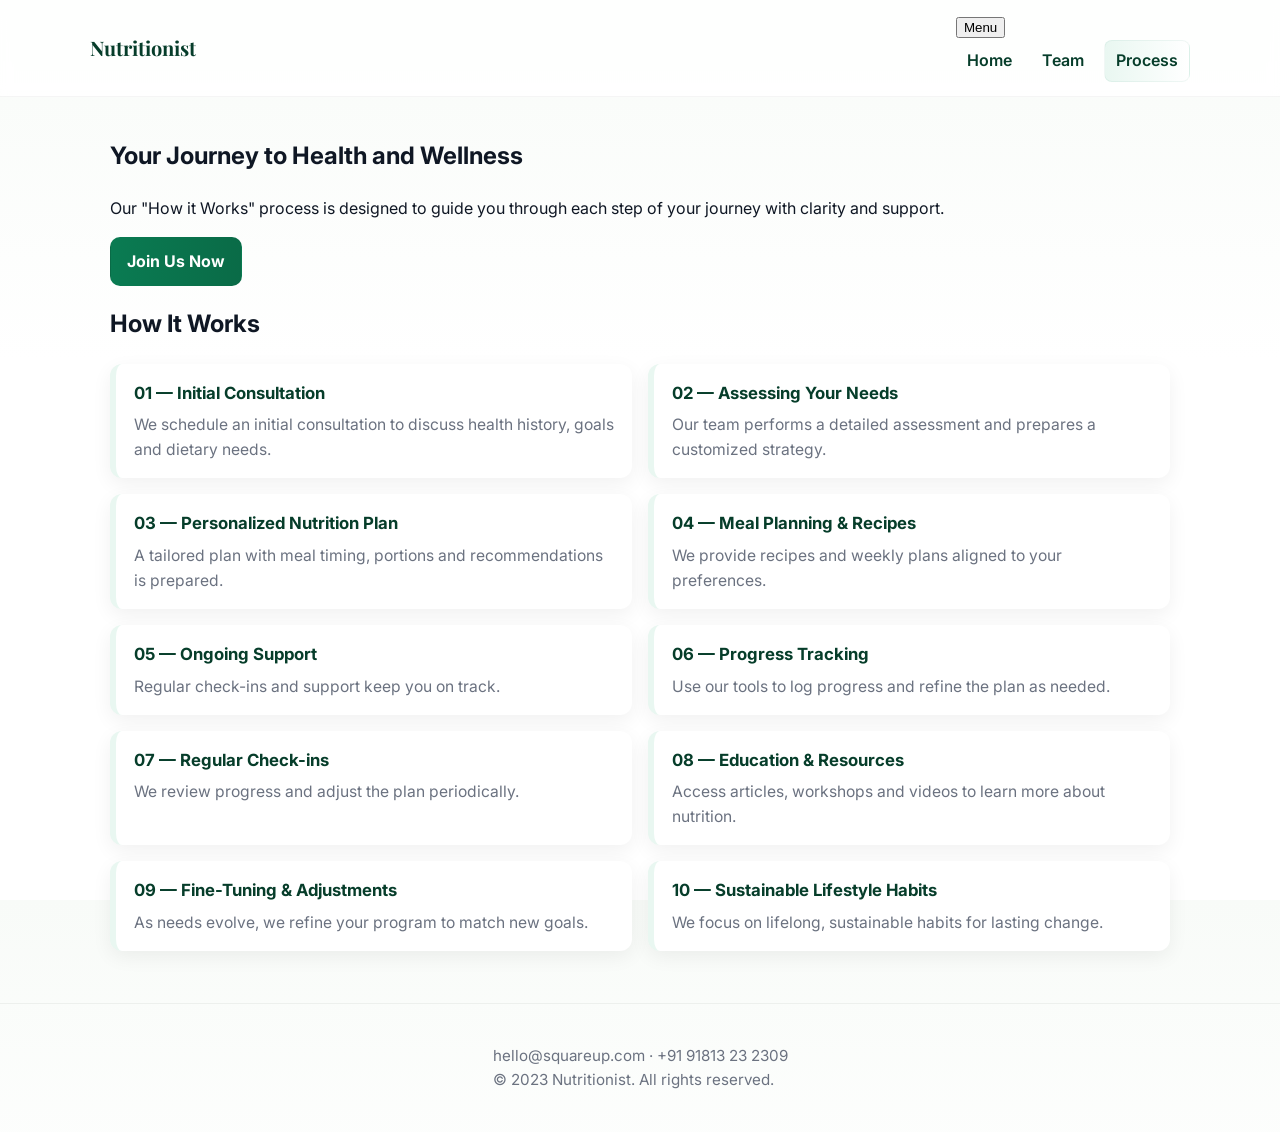
==== commit 6392a3fa: "Update process.html" ====
--- a/process.html
+++ b/process.html
@@ -42,52 +42,52 @@
       <!-- Ordered list visually removed markers — using plain cards -->
       <ol class="process-list" role="list">
         <li>
-          <h3>Initial Consultation</h3>
+          <h3>01 — Initial Consultation</h3>
           <p>We schedule an initial consultation to discuss health history, goals and dietary needs.</p>
         </li>
 
         <li>
-          <h3>Assessing Your Needs</h3>
+          <h3>02 — Assessing Your Needs</h3>
           <p>Our team performs a detailed assessment and prepares a customized strategy.</p>
         </li>
 
         <li>
-          <h3>Personalized Nutrition Plan</h3>
+          <h3>03 — Personalized Nutrition Plan</h3>
           <p>A tailored plan with meal timing, portions and recommendations is prepared.</p>
         </li>
 
         <li>
-          <h3>Meal Planning & Recipes</h3>
+          <h3>04 — Meal Planning & Recipes</h3>
           <p>We provide recipes and weekly plans aligned to your preferences.</p>
         </li>
 
         <li>
-          <h3>Ongoing Support</h3>
+          <h3>05 — Ongoing Support</h3>
           <p>Regular check-ins and support keep you on track.</p>
         </li>
 
         <li>
-          <h3>Progress Tracking</h3>
+          <h3>06 — Progress Tracking</h3>
           <p>Use our tools to log progress and refine the plan as needed.</p>
         </li>
 
         <li>
-          <h3>Regular Check-ins</h3>
+          <h3>07 — Regular Check-ins</h3>
           <p>We review progress and adjust the plan periodically.</p>
         </li>
 
         <li>
-          <h3>Education & Resources</h3>
+          <h3>08 — Education & Resources</h3>
           <p>Access articles, workshops and videos to learn more about nutrition.</p>
         </li>
 
         <li>
-          <h3>Fine-Tuning & Adjustments</h3>
+          <h3>09 — Fine-Tuning & Adjustments</h3>
           <p>As needs evolve, we refine your program to match new goals.</p>
         </li>
 
         <li>
-          <h3>Sustainable Lifestyle Habits</h3>
+          <h3>10 — Sustainable Lifestyle Habits</h3>
           <p>We focus on lifelong, sustainable habits for lasting change.</p>
         </li>
       </ol>
